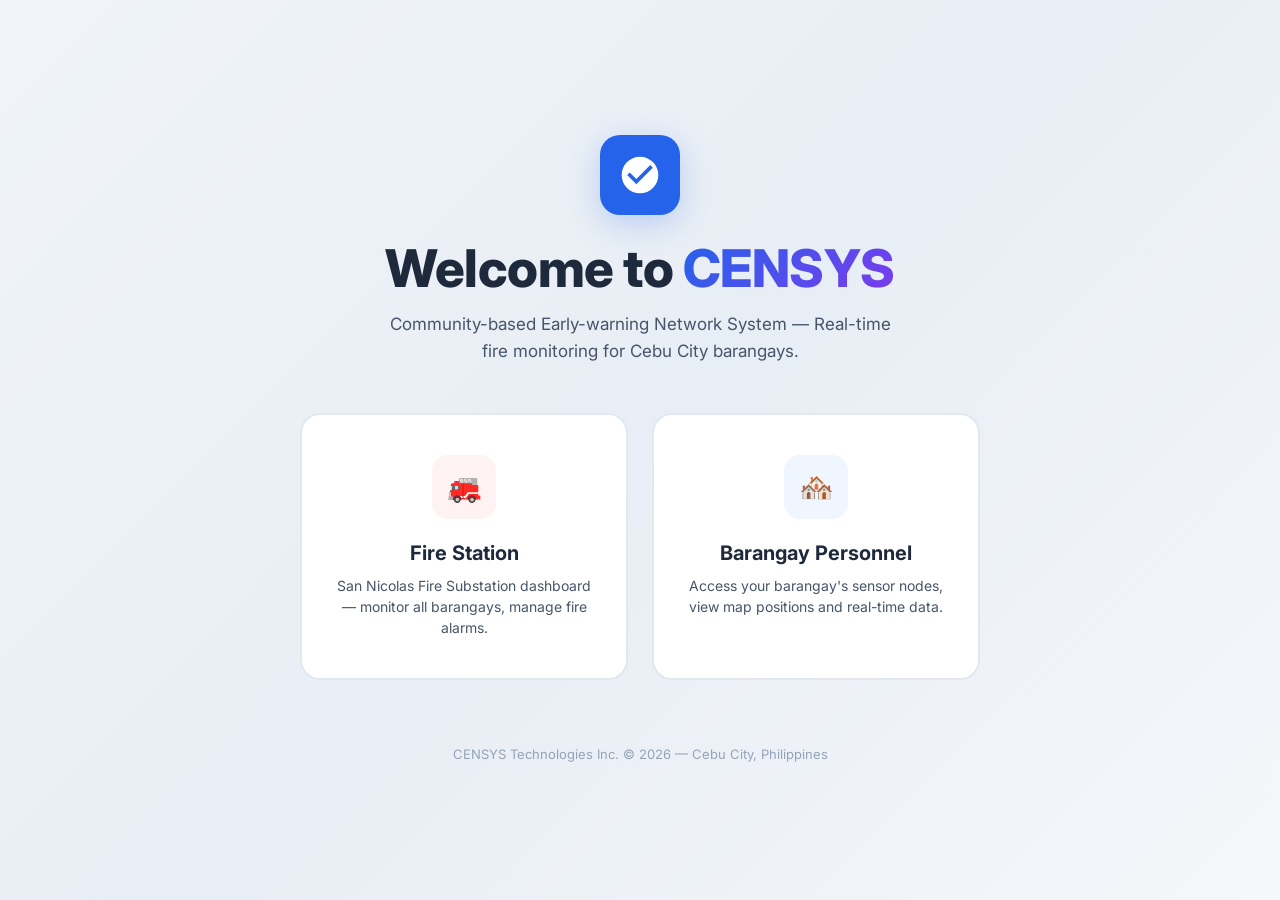
==== index.html @ ab32b9b6 "Initial commit: CENSYS fire monitoring website + ESP32 firmware" ====
<!DOCTYPE html>
<html lang="en">
<head>
  <meta charset="utf-8">
  <meta name="viewport" content="width=device-width, initial-scale=1">
  <title>CENSYS — Community Fire Early-Warning System</title>
  <meta name="description" content="CENSYS Fire Monitoring System — Real-time node-based fire detection for barangays in Cebu City.">
  <link rel="stylesheet" href="styles.css">
  <style>
    .hero {
      min-height: 100vh;
      display: flex;
      flex-direction: column;
      align-items: center;
      justify-content: center;
      text-align: center;
      padding: 40px 20px;
    }
    .hero__logo {
      width: 80px;
      height: 80px;
      background: var(--brand);
      border-radius: 20px;
      display: flex;
      align-items: center;
      justify-content: center;
      margin: 0 auto 24px;
      box-shadow: 0 8px 32px rgba(37, 99, 235, 0.25);
    }
    .hero__logo svg {
      width: 44px;
      height: 44px;
      fill: white;
    }
    .hero__title {
      font-size: clamp(32px, 5vw, 52px);
      font-weight: 800;
      letter-spacing: -0.5px;
      line-height: 1.15;
      color: var(--text-primary);
    }
    .hero__title span {
      background: linear-gradient(135deg, #2563eb, #7c3aed);
      -webkit-background-clip: text;
      -webkit-text-fill-color: transparent;
      background-clip: text;
    }
    .hero__sub {
      margin-top: 12px;
      font-size: 17px;
      color: var(--text-secondary);
      max-width: 520px;
    }
    .role-grid {
      display: grid;
      grid-template-columns: repeat(auto-fit, minmax(260px, 1fr));
      gap: 24px;
      margin-top: 48px;
      width: min(680px, 100%);
    }
    .role-card {
      background: var(--surface);
      border: 2px solid var(--border);
      border-radius: var(--radius-lg);
      padding: 40px 28px;
      cursor: pointer;
      transition: all 0.25s var(--ease);
      text-align: center;
      text-decoration: none;
      color: inherit;
    }
    .role-card:hover {
      border-color: var(--brand);
      box-shadow: var(--shadow-md);
      transform: translateY(-4px);
    }
    .role-card__icon {
      width: 64px;
      height: 64px;
      border-radius: 16px;
      display: flex;
      align-items: center;
      justify-content: center;
      margin: 0 auto 18px;
      font-size: 28px;
    }
    .role-card__icon--fire {
      background: #fef2f2;
      color: var(--fire);
    }
    .role-card__icon--brgy {
      background: #eff6ff;
      color: var(--brand);
    }
    .role-card__title {
      font-size: 20px;
      font-weight: 700;
      margin-bottom: 6px;
    }
    .role-card__desc {
      font-size: 14px;
      color: var(--text-secondary);
      line-height: 1.5;
    }
    .hero__footer {
      margin-top: 64px;
      font-size: 13px;
      color: var(--text-muted);
    }
  </style>
</head>
<body>
  <main class="hero">
    <div class="hero__logo">
      <svg viewBox="0 0 24 24" xmlns="http://www.w3.org/2000/svg">
        <path d="M12 2C6.48 2 2 6.48 2 12s4.48 10 10 10 10-4.48 10-10S17.52 2 12 2zm-2 15l-5-5 1.41-1.41L10 14.17l7.59-7.59L19 8l-9 9z"/>
      </svg>
    </div>
    <h1 class="hero__title">
      Welcome to <span>CENSYS</span>
    </h1>
    <p class="hero__sub">
      Community-based Early-warning Network System — Real-time fire monitoring for Cebu City barangays.
    </p>

    <div class="role-grid">
      <a href="login-firestation.html" class="role-card" id="role-firestation">
        <div class="role-card__icon role-card__icon--fire">🚒</div>
        <div class="role-card__title">Fire Station</div>
        <div class="role-card__desc">
          San Nicolas Fire Substation dashboard — monitor all barangays, manage fire alarms.
        </div>
      </a>

      <a href="login-barangay.html" class="role-card" id="role-barangay">
        <div class="role-card__icon role-card__icon--brgy">🏘️</div>
        <div class="role-card__title">Barangay Personnel</div>
        <div class="role-card__desc">
          Access your barangay's sensor nodes, view map positions and real-time data.
        </div>
      </a>
    </div>

    <div class="hero__footer">
      CENSYS Technologies Inc. &copy; 2026 — Cebu City, Philippines
    </div>
  </main>
</body>
</html>
---- styles.css ----
/* =====================================================
   CENSYS Fire Monitoring — Shared Design System
   Light professional theme, responsive, cross-platform
   ===================================================== */

@import url('https://fonts.googleapis.com/css2?family=Inter:wght@300;400;500;600;700;800&display=swap');

:root {
  /* Core palette — light and easy on the eyes */
  --bg: #f0f4f8;
  --bg-gradient: linear-gradient(135deg, #f0f4f8 0%, #e8eef5 50%, #f5f7fa 100%);
  --surface: #ffffff;
  --surface-hover: #f8fafc;
  --surface-active: #f1f5f9;

  /* Borders & dividers */
  --border: #e2e8f0;
  --border-light: #eef2f7;
  --divider: #f1f5f9;

  /* Text */
  --text-primary: #1e293b;
  --text-secondary: #475569;
  --text-muted: #94a3b8;
  --text-inverse: #ffffff;

  /* Brand */
  --brand: #2563eb;
  --brand-light: #dbeafe;
  --brand-dark: #1d4ed8;
  --brand-text: #1e40af;

  /* Status */
  --ok: #16a34a;
  --ok-bg: #dcfce7;
  --ok-border: #bbf7d0;
  --warn: #d97706;
  --warn-bg: #fef3c7;
  --warn-border: #fde68a;
  --fire: #dc2626;
  --fire-bg: #fee2e2;
  --fire-border: #fecaca;
  --offline: #6b7280;
  --offline-bg: #f3f4f6;

  /* Shadows */
  --shadow-sm: 0 1px 2px rgba(0,0,0,.04);
  --shadow: 0 4px 12px rgba(0,0,0,.06);
  --shadow-md: 0 8px 24px rgba(0,0,0,.08);
  --shadow-lg: 0 16px 48px rgba(0,0,0,.1);

  /* Corners */
  --radius-sm: 8px;
  --radius: 14px;
  --radius-lg: 20px;
  --radius-xl: 28px;
  --radius-full: 999px;

  /* Transitions */
  --ease: cubic-bezier(0.4, 0, 0.2, 1);
  --transition: 0.2s var(--ease);
}

/* =====================================================
   RESET & BASE
   ===================================================== */
*, *::before, *::after {
  box-sizing: border-box;
  margin: 0;
  padding: 0;
}

html {
  scroll-behavior: smooth;
  -webkit-font-smoothing: antialiased;
  -moz-osx-font-smoothing: grayscale;
}

body {
  font-family: 'Inter', -apple-system, BlinkMacSystemFont, 'Segoe UI', sans-serif;
  background: var(--bg);
  background-image: var(--bg-gradient);
  color: var(--text-primary);
  line-height: 1.6;
  min-height: 100vh;
}

a {
  color: var(--brand);
  text-decoration: none;
  transition: color var(--transition);
}
a:hover {
  color: var(--brand-dark);
}

img { max-width: 100%; display: block; }

/* =====================================================
   LAYOUT
   ===================================================== */
.page-wrapper {
  min-height: 100vh;
  display: flex;
  flex-direction: column;
}

.container {
  width: min(1400px, 94%);
  margin: 0 auto;
  padding: 0 16px;
}

.container--narrow {
  width: min(520px, 94%);
}

.container--wide {
  width: min(1600px, 96%);
}

/* =====================================================
   NAVBAR
   ===================================================== */
.navbar {
  background: var(--surface);
  border-bottom: 1px solid var(--border);
  padding: 0 24px;
  height: 64px;
  display: flex;
  align-items: center;
  justify-content: space-between;
  position: sticky;
  top: 0;
  z-index: 100;
  box-shadow: var(--shadow-sm);
}

.navbar__brand {
  display: flex;
  align-items: center;
  gap: 12px;
  font-weight: 700;
  font-size: 18px;
  color: var(--text-primary);
}

.navbar__brand-icon {
  width: 36px;
  height: 36px;
  background: var(--brand);
  border-radius: var(--radius-sm);
  display: flex;
  align-items: center;
  justify-content: center;
  color: white;
  font-weight: 800;
  font-size: 14px;
}

.navbar__actions {
  display: flex;
  align-items: center;
  gap: 12px;
}

.navbar__user {
  font-size: 14px;
  color: var(--text-secondary);
  font-weight: 500;
}

/* =====================================================
   BUTTONS
   ===================================================== */
.btn {
  display: inline-flex;
  align-items: center;
  justify-content: center;
  gap: 8px;
  padding: 10px 20px;
  border: none;
  border-radius: var(--radius-sm);
  font-family: inherit;
  font-size: 14px;
  font-weight: 600;
  cursor: pointer;
  transition: all var(--transition);
  text-decoration: none;
  line-height: 1.4;
}

.btn--primary {
  background: var(--brand);
  color: white;
  box-shadow: 0 2px 8px rgba(37, 99, 235, 0.25);
}
.btn--primary:hover {
  background: var(--brand-dark);
  box-shadow: 0 4px 12px rgba(37, 99, 235, 0.35);
  transform: translateY(-1px);
}

.btn--danger {
  background: var(--fire);
  color: white;
  box-shadow: 0 2px 8px rgba(220, 38, 38, 0.25);
}
.btn--danger:hover {
  background: #b91c1c;
  box-shadow: 0 4px 12px rgba(220, 38, 38, 0.35);
}

.btn--ghost {
  background: transparent;
  color: var(--text-secondary);
  border: 1px solid var(--border);
}
.btn--ghost:hover {
  background: var(--surface-hover);
  border-color: var(--text-muted);
}

.btn--sm {
  padding: 6px 14px;
  font-size: 13px;
}

.btn--lg {
  padding: 14px 28px;
  font-size: 16px;
  border-radius: var(--radius);
}

.btn--block {
  width: 100%;
}

/* =====================================================
   CARDS
   ===================================================== */
.card {
  background: var(--surface);
  border: 1px solid var(--border);
  border-radius: var(--radius);
  box-shadow: var(--shadow);
  padding: 24px;
  transition: all var(--transition);
}

.card--hover:hover {
  box-shadow: var(--shadow-md);
  transform: translateY(-2px);
  border-color: var(--brand);
}

.card--clickable {
  cursor: pointer;
}

.card__header {
  margin-bottom: 16px;
  padding-bottom: 16px;
  border-bottom: 1px solid var(--border-light);
}

.card__title {
  font-size: 18px;
  font-weight: 700;
  color: var(--text-primary);
}

.card__subtitle {
  font-size: 14px;
  color: var(--text-secondary);
  margin-top: 4px;
}

/* =====================================================
   BADGES
   ===================================================== */
.badge {
  display: inline-flex;
  align-items: center;
  gap: 6px;
  padding: 6px 12px;
  border-radius: var(--radius-full);
  font-size: 12px;
  font-weight: 700;
  text-transform: uppercase;
  letter-spacing: 0.5px;
}

.badge--ok {
  background: var(--ok-bg);
  color: var(--ok);
  border: 1px solid var(--ok-border);
}

.badge--warn {
  background: var(--warn-bg);
  color: var(--warn);
  border: 1px solid var(--warn-border);
}

.badge--fire {
  background: var(--fire-bg);
  color: var(--fire);
  border: 1px solid var(--fire-border);
}

.badge--offline {
  background: var(--offline-bg);
  color: var(--offline);
  border: 1px solid #e5e7eb;
}

.badge--brand {
  background: var(--brand-light);
  color: var(--brand-text);
}

.badge__dot {
  width: 8px;
  height: 8px;
  border-radius: 50%;
  background: currentColor;
}

.badge__dot--pulse {
  animation: pulse-dot 1.5s ease-in-out infinite;
}

@keyframes pulse-dot {
  0%, 100% { opacity: 1; transform: scale(1); }
  50% { opacity: 0.5; transform: scale(0.8); }
}

/* =====================================================
   FORMS
   ===================================================== */
.form-group {
  margin-bottom: 20px;
}

.form-label {
  display: block;
  font-size: 14px;
  font-weight: 600;
  color: var(--text-primary);
  margin-bottom: 6px;
}

.form-input {
  width: 100%;
  padding: 12px 16px;
  border: 1.5px solid var(--border);
  border-radius: var(--radius-sm);
  font-family: inherit;
  font-size: 15px;
  color: var(--text-primary);
  background: var(--surface);
  transition: all var(--transition);
  outline: none;
}

.form-input:focus {
  border-color: var(--brand);
  box-shadow: 0 0 0 3px rgba(37, 99, 235, 0.12);
}

.form-input::placeholder {
  color: var(--text-muted);
}

.form-error {
  color: var(--fire);
  font-size: 13px;
  margin-top: 6px;
  font-weight: 500;
  display: none;
}

.form-error.visible {
  display: block;
  animation: shake 0.4s ease;
}

@keyframes shake {
  0%, 100% { transform: translateX(0); }
  25% { transform: translateX(-6px); }
  75% { transform: translateX(6px); }
}

/* =====================================================
   GRID LAYOUTS
   ===================================================== */
.grid-2 {
  display: grid;
  grid-template-columns: repeat(auto-fit, minmax(280px, 1fr));
  gap: 20px;
}

.grid-3 {
  display: grid;
  grid-template-columns: repeat(auto-fit, minmax(300px, 1fr));
  gap: 20px;
}

.grid-4 {
  display: grid;
  grid-template-columns: repeat(auto-fit, minmax(260px, 1fr));
  gap: 20px;
}

/* =====================================================
   STAT CARDS
   ===================================================== */
.stat {
  background: var(--surface);
  border: 1px solid var(--border);
  border-radius: var(--radius);
  padding: 20px;
  text-align: center;
}

.stat__value {
  font-size: 32px;
  font-weight: 800;
  letter-spacing: -0.5px;
}

.stat__label {
  font-size: 12px;
  font-weight: 600;
  text-transform: uppercase;
  letter-spacing: 0.8px;
  color: var(--text-muted);
  margin-top: 4px;
}

/* =====================================================
   ALARM BANNER
   ===================================================== */
.alarm-banner {
  background: linear-gradient(135deg, #fef2f2, #fee2e2);
  border: 2px solid var(--fire-border);
  border-radius: var(--radius);
  padding: 20px 24px;
  display: flex;
  align-items: center;
  justify-content: space-between;
  gap: 16px;
  flex-wrap: wrap;
  animation: alarm-pulse 1s ease-in-out infinite;
}

.alarm-banner.alarm-hidden {
  display: none;
}

.alarm-banner__text {
  font-size: 16px;
  font-weight: 700;
  color: var(--fire);
}

.alarm-banner__sub {
  font-size: 13px;
  color: #b91c1c;
  margin-top: 2px;
}

@keyframes alarm-pulse {
  0%, 100% { border-color: var(--fire-border); box-shadow: 0 0 0 0 rgba(220, 38, 38, 0); }
  50% { border-color: var(--fire); box-shadow: 0 0 20px rgba(220, 38, 38, 0.15); }
}

/* =====================================================
   BFP ALARM LEVEL
   ===================================================== */
.alarm-level {
  padding: 16px 24px;
  border-radius: var(--radius);
  font-weight: 700;
  display: flex;
  align-items: center;
  gap: 12px;
}

.alarm-level--none {
  background: var(--ok-bg);
  color: var(--ok);
  border: 1px solid var(--ok-border);
}

.alarm-level--1 {
  background: var(--warn-bg);
  color: var(--warn);
  border: 1px solid var(--warn-border);
}

.alarm-level--2 {
  background: #fff7ed;
  color: #c2410c;
  border: 1px solid #fed7aa;
}

.alarm-level--3 {
  background: var(--fire-bg);
  color: var(--fire);
  border: 1px solid var(--fire-border);
}

.alarm-level--general {
  background: #450a0a;
  color: #fecaca;
  border: 1px solid #991b1b;
}

/* =====================================================
   MAP CONTAINER
   ===================================================== */
.map-container {
  width: 100%;
  height: 500px;
  border-radius: var(--radius);
  overflow: hidden;
  border: 1px solid var(--border);
  box-shadow: var(--shadow);
}

@media (min-height: 800px) {
  .map-container { height: 60vh; }
}

/* =====================================================
   DATA TABLE
   ===================================================== */
.data-table {
  width: 100%;
  border-collapse: collapse;
}

.data-table th,
.data-table td {
  padding: 12px 16px;
  text-align: left;
  border-bottom: 1px solid var(--border-light);
  font-size: 14px;
}

.data-table th {
  font-weight: 600;
  color: var(--text-muted);
  text-transform: uppercase;
  letter-spacing: 0.5px;
  font-size: 12px;
}

.data-table tr:hover {
  background: var(--surface-hover);
}

/* =====================================================
   FOOTER
   ===================================================== */
.footer {
  margin-top: auto;
  padding: 20px;
  text-align: center;
  color: var(--text-muted);
  font-size: 13px;
  border-top: 1px solid var(--border-light);
}

/* =====================================================
   UTILITIES
   ===================================================== */
.text-center { text-align: center; }
.text-muted { color: var(--text-muted); }
.mt-8 { margin-top: 8px; }
.mt-16 { margin-top: 16px; }
.mt-24 { margin-top: 24px; }
.mt-32 { margin-top: 32px; }
.mb-8 { margin-bottom: 8px; }
.mb-16 { margin-bottom: 16px; }
.mb-24 { margin-bottom: 24px; }
.gap-16 { gap: 16px; }
.flex { display: flex; }
.flex-col { flex-direction: column; }
.items-center { align-items: center; }
.justify-center { justify-content: center; }
.justify-between { justify-content: space-between; }
.flex-wrap { flex-wrap: wrap; }
.hidden { display: none !important; }

/* =====================================================
   RESPONSIVE
   ===================================================== */
@media (max-width: 768px) {
  .navbar { padding: 0 16px; height: 56px; }
  .navbar__brand { font-size: 16px; }
  .container { width: min(100%, 96%); padding: 0 12px; }
  .card { padding: 16px; }
  .grid-3 { grid-template-columns: 1fr; }
  .alarm-banner { flex-direction: column; text-align: center; }
}

@media (max-width: 480px) {
  .btn--lg { padding: 12px 20px; font-size: 15px; }
  .stat__value { font-size: 26px; }
}
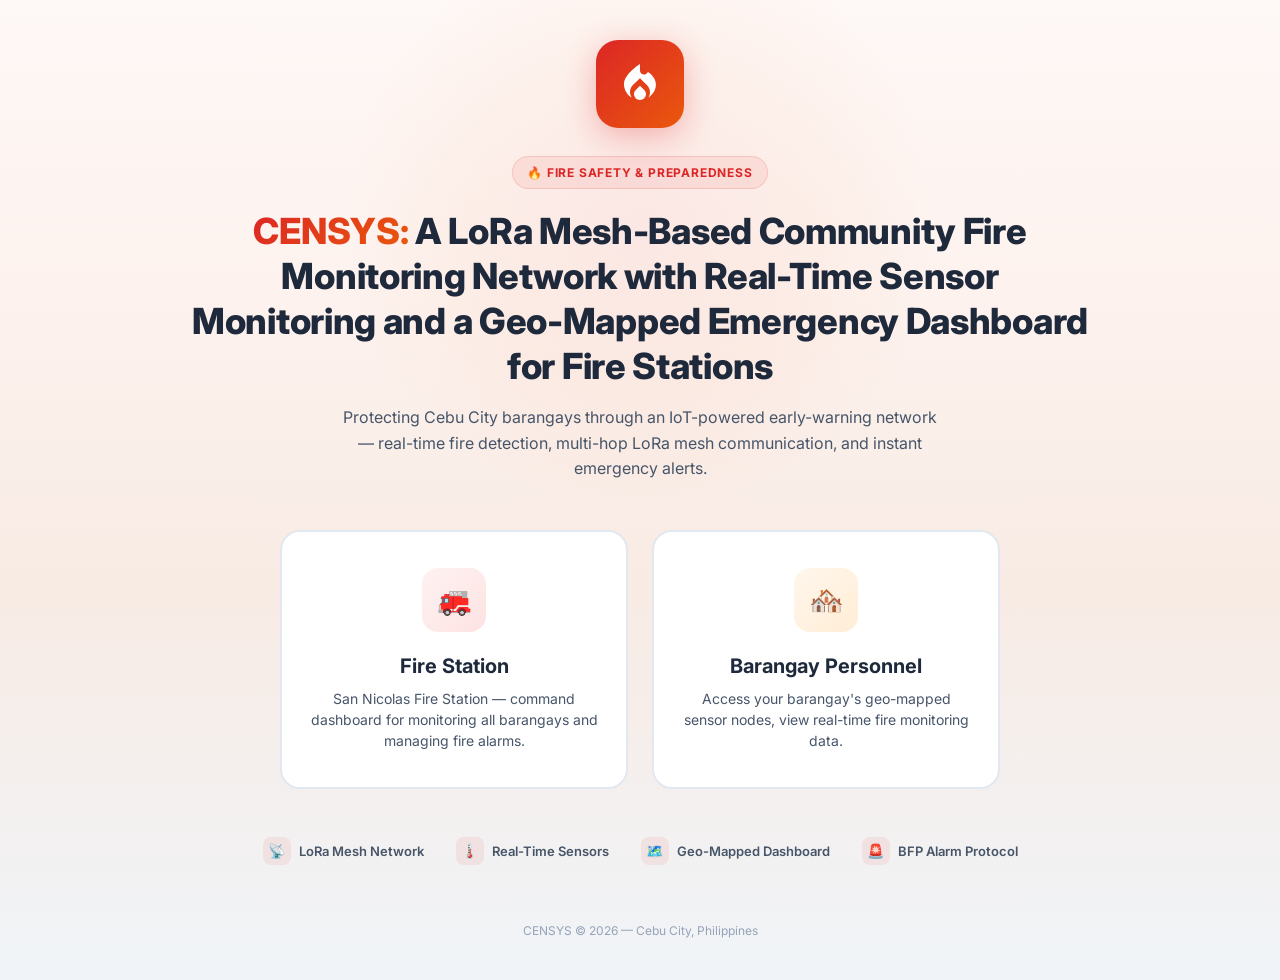
==== commit a3d85d87: "Fire safety theme, fixed map centers on barangay halls, locked maps, full thesis title" ====
--- a/index.html
+++ b/index.html
@@ -3,8 +3,8 @@
 <head>
   <meta charset="utf-8">
   <meta name="viewport" content="width=device-width, initial-scale=1">
-  <title>CENSYS — Community Fire Early-Warning System</title>
-  <meta name="description" content="CENSYS Fire Monitoring System — Real-time node-based fire detection for barangays in Cebu City.">
+  <title>CENSYS — LoRa Mesh-Based Community Fire Monitoring Network</title>
+  <meta name="description" content="CENSYS: A LoRa Mesh-Based Community Fire Monitoring Network with Real-Time Sensor Monitoring and a Geo-Mapped Emergency Dashboard for Fire Stations.">
   <link rel="stylesheet" href="styles.css">
   <style>
     .hero {
@@ -15,54 +15,96 @@
       justify-content: center;
       text-align: center;
       padding: 40px 20px;
+      background: linear-gradient(180deg, #fef8f6 0%, #fdf2ee 30%, #f8ebe4 60%, #f0f4f8 100%);
+      position: relative;
+      overflow: hidden;
+    }
+    .hero::before {
+      content: '';
+      position: absolute;
+      top: -80px;
+      left: 50%;
+      transform: translateX(-50%);
+      width: 600px;
+      height: 600px;
+      background: radial-gradient(circle, rgba(220,38,38,0.06) 0%, rgba(234,88,12,0.04) 40%, transparent 70%);
+      border-radius: 50%;
+      pointer-events: none;
     }
     .hero__logo {
-      width: 80px;
-      height: 80px;
-      background: var(--brand);
-      border-radius: 20px;
-      display: flex;
-      align-items: center;
-      justify-content: center;
-      margin: 0 auto 24px;
-      box-shadow: 0 8px 32px rgba(37, 99, 235, 0.25);
+      width: 88px;
+      height: 88px;
+      background: linear-gradient(135deg, #dc2626, #ea580c);
+      border-radius: 22px;
+      display: flex;
+      align-items: center;
+      justify-content: center;
+      margin: 0 auto 28px;
+      box-shadow: 0 8px 32px rgba(220, 38, 38, 0.3);
+      position: relative;
+      z-index: 1;
     }
     .hero__logo svg {
-      width: 44px;
-      height: 44px;
+      width: 48px;
+      height: 48px;
       fill: white;
     }
+    .hero__badge {
+      display: inline-flex;
+      align-items: center;
+      gap: 6px;
+      padding: 6px 14px;
+      border-radius: 999px;
+      font-size: 12px;
+      font-weight: 700;
+      text-transform: uppercase;
+      letter-spacing: 0.8px;
+      background: rgba(220, 38, 38, 0.08);
+      color: #dc2626;
+      border: 1px solid rgba(220, 38, 38, 0.15);
+      margin-bottom: 20px;
+      position: relative;
+      z-index: 1;
+    }
     .hero__title {
-      font-size: clamp(32px, 5vw, 52px);
+      font-size: clamp(22px, 3.5vw, 36px);
       font-weight: 800;
-      letter-spacing: -0.5px;
-      line-height: 1.15;
+      letter-spacing: -0.3px;
+      line-height: 1.25;
       color: var(--text-primary);
+      max-width: 900px;
+      position: relative;
+      z-index: 1;
     }
     .hero__title span {
-      background: linear-gradient(135deg, #2563eb, #7c3aed);
+      background: linear-gradient(135deg, #dc2626, #ea580c);
       -webkit-background-clip: text;
       -webkit-text-fill-color: transparent;
       background-clip: text;
     }
     .hero__sub {
-      margin-top: 12px;
-      font-size: 17px;
+      margin-top: 16px;
+      font-size: 16px;
       color: var(--text-secondary);
-      max-width: 520px;
+      max-width: 600px;
+      line-height: 1.6;
+      position: relative;
+      z-index: 1;
     }
     .role-grid {
       display: grid;
-      grid-template-columns: repeat(auto-fit, minmax(260px, 1fr));
+      grid-template-columns: repeat(auto-fit, minmax(280px, 1fr));
       gap: 24px;
       margin-top: 48px;
-      width: min(680px, 100%);
+      width: min(720px, 100%);
+      position: relative;
+      z-index: 1;
     }
     .role-card {
       background: var(--surface);
       border: 2px solid var(--border);
       border-radius: var(--radius-lg);
-      padding: 40px 28px;
+      padding: 36px 28px;
       cursor: pointer;
       transition: all 0.25s var(--ease);
       text-align: center;
@@ -70,9 +112,16 @@
       color: inherit;
     }
     .role-card:hover {
-      border-color: var(--brand);
+      transform: translateY(-4px);
       box-shadow: var(--shadow-md);
-      transform: translateY(-4px);
+    }
+    .role-card--fire:hover {
+      border-color: #dc2626;
+      box-shadow: 0 8px 32px rgba(220, 38, 38, 0.15);
+    }
+    .role-card--brgy:hover {
+      border-color: #ea580c;
+      box-shadow: 0 8px 32px rgba(234, 88, 12, 0.15);
     }
     .role-card__icon {
       width: 64px;
@@ -85,12 +134,12 @@
       font-size: 28px;
     }
     .role-card__icon--fire {
-      background: #fef2f2;
-      color: var(--fire);
+      background: linear-gradient(135deg, #fef2f2, #fee2e2);
+      color: #dc2626;
     }
     .role-card__icon--brgy {
-      background: #eff6ff;
-      color: var(--brand);
+      background: linear-gradient(135deg, #fff7ed, #ffedd5);
+      color: #ea580c;
     }
     .role-card__title {
       font-size: 20px;
@@ -102,47 +151,102 @@
       color: var(--text-secondary);
       line-height: 1.5;
     }
+    .hero__features {
+      display: flex;
+      gap: 32px;
+      flex-wrap: wrap;
+      justify-content: center;
+      margin-top: 48px;
+      position: relative;
+      z-index: 1;
+    }
+    .hero__feature {
+      display: flex;
+      align-items: center;
+      gap: 8px;
+      font-size: 13px;
+      font-weight: 600;
+      color: var(--text-secondary);
+    }
+    .hero__feature-icon {
+      width: 28px;
+      height: 28px;
+      border-radius: 8px;
+      background: rgba(220, 38, 38, 0.08);
+      display: flex;
+      align-items: center;
+      justify-content: center;
+      font-size: 14px;
+    }
     .hero__footer {
-      margin-top: 64px;
-      font-size: 13px;
+      margin-top: 56px;
+      font-size: 12px;
       color: var(--text-muted);
+      position: relative;
+      z-index: 1;
     }
   </style>
 </head>
 <body>
   <main class="hero">
     <div class="hero__logo">
+      <!-- Fire / shield icon -->
       <svg viewBox="0 0 24 24" xmlns="http://www.w3.org/2000/svg">
-        <path d="M12 2C6.48 2 2 6.48 2 12s4.48 10 10 10 10-4.48 10-10S17.52 2 12 2zm-2 15l-5-5 1.41-1.41L10 14.17l7.59-7.59L19 8l-9 9z"/>
+        <path d="M12 12.9l-2.13 2.09C9.31 15.55 9 16.28 9 17.06 9 18.68 10.35 20 12 20s3-1.32 3-2.94c0-.78-.31-1.51-.87-2.07L12 12.9zM16 6l-.44.55C14.38 8.02 12 7.19 12 5.3V2S4 7 4 12c0 2.92 1.56 5.47 3.89 6.86-.56-.79-.89-1.76-.89-2.8 0-1.32.52-2.56 1.47-3.5L12 9.1l3.53 3.47c.95.93 1.47 2.17 1.47 3.5 0 1.02-.31 1.96-.85 2.75 1.89-1.15 3.29-3.06 3.71-5.3.66-3.55-1.94-6.36-3.86-7.52z"/>
       </svg>
     </div>
+
+    <div class="hero__badge">
+      🔥 Fire Safety & Preparedness
+    </div>
+
     <h1 class="hero__title">
-      Welcome to <span>CENSYS</span>
+      <span>CENSYS:</span> A LoRa Mesh-Based Community Fire Monitoring Network with Real-Time Sensor Monitoring and a Geo-Mapped Emergency Dashboard for Fire Stations
     </h1>
+
     <p class="hero__sub">
-      Community-based Early-warning Network System — Real-time fire monitoring for Cebu City barangays.
+      Protecting Cebu City barangays through an IoT-powered early-warning network — real-time fire detection, multi-hop LoRa mesh communication, and instant emergency alerts.
     </p>
 
     <div class="role-grid">
-      <a href="login-firestation.html" class="role-card" id="role-firestation">
+      <a href="login-firestation.html" class="role-card role-card--fire" id="role-firestation">
         <div class="role-card__icon role-card__icon--fire">🚒</div>
         <div class="role-card__title">Fire Station</div>
         <div class="role-card__desc">
-          San Nicolas Fire Substation dashboard — monitor all barangays, manage fire alarms.
+          San Nicolas Fire Station — command dashboard for monitoring all barangays and managing fire alarms.
         </div>
       </a>
 
-      <a href="login-barangay.html" class="role-card" id="role-barangay">
+      <a href="login-barangay.html" class="role-card role-card--brgy" id="role-barangay">
         <div class="role-card__icon role-card__icon--brgy">🏘️</div>
         <div class="role-card__title">Barangay Personnel</div>
         <div class="role-card__desc">
-          Access your barangay's sensor nodes, view map positions and real-time data.
+          Access your barangay's geo-mapped sensor nodes, view real-time fire monitoring data.
         </div>
       </a>
     </div>
 
+    <div class="hero__features">
+      <div class="hero__feature">
+        <div class="hero__feature-icon">📡</div>
+        LoRa Mesh Network
+      </div>
+      <div class="hero__feature">
+        <div class="hero__feature-icon">🌡️</div>
+        Real-Time Sensors
+      </div>
+      <div class="hero__feature">
+        <div class="hero__feature-icon">🗺️</div>
+        Geo-Mapped Dashboard
+      </div>
+      <div class="hero__feature">
+        <div class="hero__feature-icon">🚨</div>
+        BFP Alarm Protocol
+      </div>
+    </div>
+
     <div class="hero__footer">
-      CENSYS Technologies Inc. &copy; 2026 — Cebu City, Philippines
+      CENSYS &copy; 2026 — Cebu City, Philippines
     </div>
   </main>
 </body>
--- a/styles.css
+++ b/styles.css
@@ -24,11 +24,11 @@
   --text-muted: #94a3b8;
   --text-inverse: #ffffff;
 
-  /* Brand */
-  --brand: #2563eb;
-  --brand-light: #dbeafe;
-  --brand-dark: #1d4ed8;
-  --brand-text: #1e40af;
+  /* Brand — Fire safety themed */
+  --brand: #dc2626;
+  --brand-light: #fef2f2;
+  --brand-dark: #b91c1c;
+  --brand-text: #991b1b;
 
   /* Status */
   --ok: #16a34a;
@@ -148,7 +148,7 @@
 .navbar__brand-icon {
   width: 36px;
   height: 36px;
-  background: var(--brand);
+  background: linear-gradient(135deg, #dc2626, #ea580c);
   border-radius: var(--radius-sm);
   display: flex;
   align-items: center;
@@ -191,13 +191,13 @@
 }
 
 .btn--primary {
-  background: var(--brand);
+  background: linear-gradient(135deg, #dc2626, #ea580c);
   color: white;
-  box-shadow: 0 2px 8px rgba(37, 99, 235, 0.25);
+  box-shadow: 0 2px 8px rgba(220, 38, 38, 0.25);
 }
 .btn--primary:hover {
-  background: var(--brand-dark);
-  box-shadow: 0 4px 12px rgba(37, 99, 235, 0.35);
+  background: linear-gradient(135deg, #b91c1c, #c2410c);
+  box-shadow: 0 4px 12px rgba(220, 38, 38, 0.35);
   transform: translateY(-1px);
 }
 
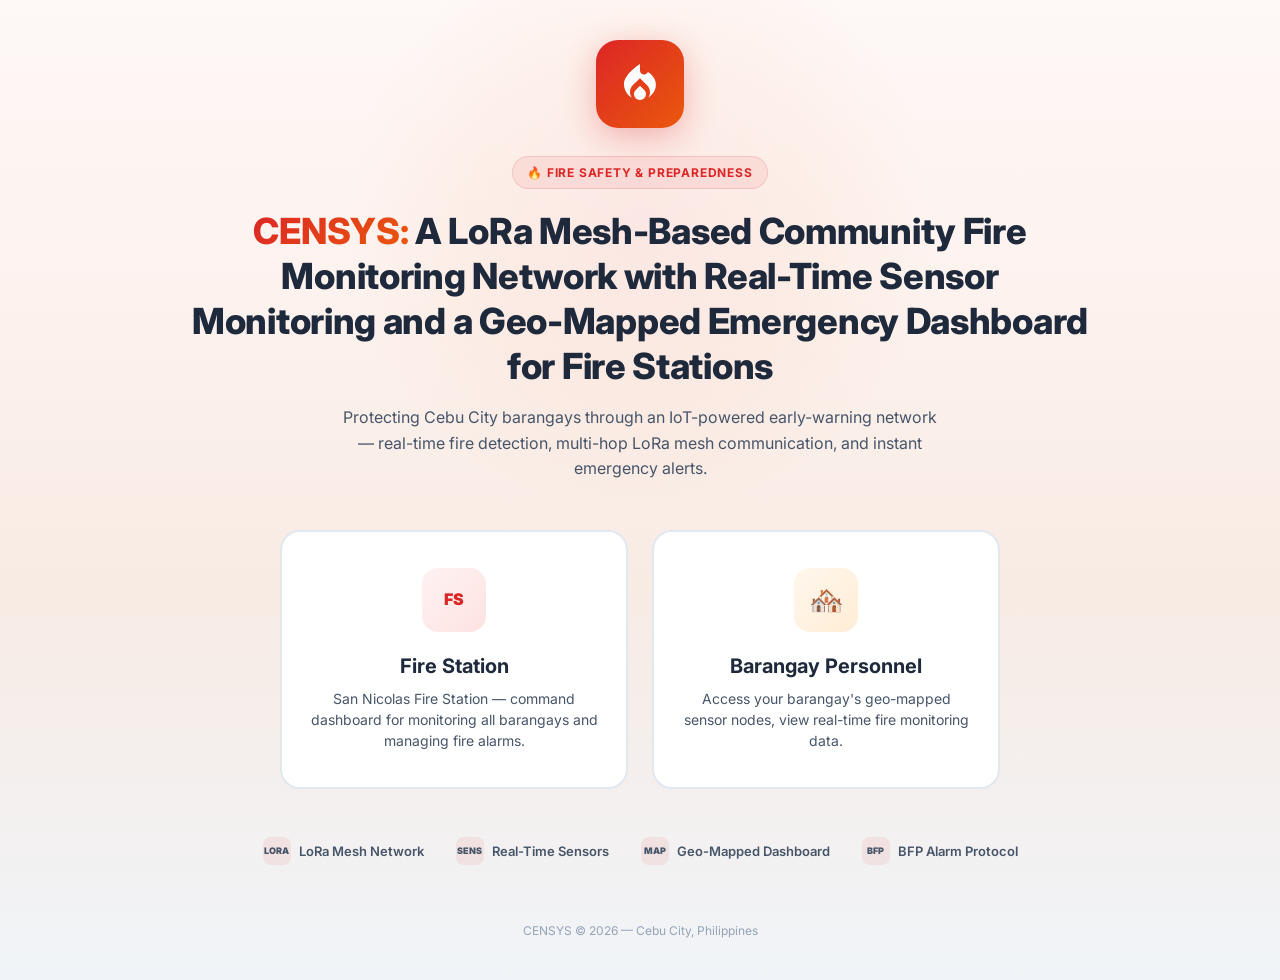
==== commit 8d3c2412: "feat: BFP 7-level alarms, GPS auto-barangay polygons, professional redesign (no emojis), unregistere" ====
--- a/index.html
+++ b/index.html
@@ -188,6 +188,18 @@
   </style>
 </head>
 <body>
+  <!-- MOBILE INCOMPATIBILITY NOTICE -->
+  <div class="mobile-block" id="mobileBlock">
+    <div class="mobile-block__icon" style="font-size:56px;font-weight:900;color:#94a3b8">CENSYS</div>
+    <div class="mobile-block__title">Desktop View Required</div>
+    <div class="mobile-block__text">
+      The CENSYS Fire Monitoring System is currently not compatible for mobile use. You can access it through a desktop browser or by rotating your phone to landscape mode.
+    </div>
+    <div class="mobile-block__hint">
+      Rotate to landscape or use a desktop browser
+    </div>
+  </div>
+
   <main class="hero">
     <div class="hero__logo">
       <!-- Fire / shield icon -->
@@ -210,7 +222,7 @@
 
     <div class="role-grid">
       <a href="login-firestation.html" class="role-card role-card--fire" id="role-firestation">
-        <div class="role-card__icon role-card__icon--fire">🚒</div>
+        <div class="role-card__icon role-card__icon--fire" style="font-size:16px;font-weight:900;color:#dc2626">FS</div>
         <div class="role-card__title">Fire Station</div>
         <div class="role-card__desc">
           San Nicolas Fire Station — command dashboard for monitoring all barangays and managing fire alarms.
@@ -228,19 +240,19 @@
 
     <div class="hero__features">
       <div class="hero__feature">
-        <div class="hero__feature-icon">📡</div>
+        <div class="hero__feature-icon" style="font-size:9px;font-weight:900">LORA</div>
         LoRa Mesh Network
       </div>
       <div class="hero__feature">
-        <div class="hero__feature-icon">🌡️</div>
+        <div class="hero__feature-icon" style="font-size:9px;font-weight:900">SENS</div>
         Real-Time Sensors
       </div>
       <div class="hero__feature">
-        <div class="hero__feature-icon">🗺️</div>
+        <div class="hero__feature-icon" style="font-size:9px;font-weight:900">MAP</div>
         Geo-Mapped Dashboard
       </div>
       <div class="hero__feature">
-        <div class="hero__feature-icon">🚨</div>
+        <div class="hero__feature-icon" style="font-size:9px;font-weight:900">BFP</div>
         BFP Alarm Protocol
       </div>
     </div>
--- a/styles.css
+++ b/styles.css
@@ -120,13 +120,55 @@
 }
 
 /* =====================================================
+   SIDE-BY-SIDE SPLIT LAYOUT
+   ===================================================== */
+.layout-split {
+  display: flex;
+  gap: 20px;
+  align-items: flex-start;
+}
+
+.layout-split__main {
+  flex: 1.3;
+  min-width: 0;
+}
+
+.layout-split__side {
+  flex: 1;
+  min-width: 0;
+}
+
+.scroll-panel {
+  max-height: calc(100vh - 200px);
+  overflow-y: auto;
+  padding-right: 4px;
+}
+
+.scroll-panel::-webkit-scrollbar {
+  width: 5px;
+}
+
+.scroll-panel::-webkit-scrollbar-track {
+  background: transparent;
+}
+
+.scroll-panel::-webkit-scrollbar-thumb {
+  background: var(--border);
+  border-radius: 10px;
+}
+
+.scroll-panel::-webkit-scrollbar-thumb:hover {
+  background: var(--text-muted);
+}
+
+/* =====================================================
    NAVBAR
    ===================================================== */
 .navbar {
   background: var(--surface);
   border-bottom: 1px solid var(--border);
   padding: 0 24px;
-  height: 64px;
+  height: 56px;
   display: flex;
   align-items: center;
   justify-content: space-between;
@@ -141,13 +183,13 @@
   align-items: center;
   gap: 12px;
   font-weight: 700;
-  font-size: 18px;
+  font-size: 16px;
   color: var(--text-primary);
 }
 
 .navbar__brand-icon {
-  width: 36px;
-  height: 36px;
+  width: 32px;
+  height: 32px;
   background: linear-gradient(135deg, #dc2626, #ea580c);
   border-radius: var(--radius-sm);
   display: flex;
@@ -155,7 +197,7 @@
   justify-content: center;
   color: white;
   font-weight: 800;
-  font-size: 14px;
+  font-size: 13px;
 }
 
 .navbar__actions {
@@ -165,9 +207,16 @@
 }
 
 .navbar__user {
-  font-size: 14px;
+  font-size: 13px;
   color: var(--text-secondary);
   font-weight: 500;
+}
+
+.navbar__clock {
+  font-size: 13px;
+  color: var(--text-muted);
+  font-weight: 600;
+  font-variant-numeric: tabular-nums;
 }
 
 /* =====================================================
@@ -283,9 +332,9 @@
   display: inline-flex;
   align-items: center;
   gap: 6px;
-  padding: 6px 12px;
+  padding: 5px 10px;
   border-radius: var(--radius-full);
-  font-size: 12px;
+  font-size: 11px;
   font-weight: 700;
   text-transform: uppercase;
   letter-spacing: 0.5px;
@@ -398,45 +447,45 @@
 .grid-2 {
   display: grid;
   grid-template-columns: repeat(auto-fit, minmax(280px, 1fr));
-  gap: 20px;
+  gap: 16px;
 }
 
 .grid-3 {
   display: grid;
-  grid-template-columns: repeat(auto-fit, minmax(300px, 1fr));
-  gap: 20px;
+  grid-template-columns: repeat(auto-fit, minmax(280px, 1fr));
+  gap: 16px;
 }
 
 .grid-4 {
   display: grid;
   grid-template-columns: repeat(auto-fit, minmax(260px, 1fr));
-  gap: 20px;
-}
-
-/* =====================================================
-   STAT CARDS
+  gap: 16px;
+}
+
+/* =====================================================
+   STAT CARDS (compact)
    ===================================================== */
 .stat {
   background: var(--surface);
   border: 1px solid var(--border);
   border-radius: var(--radius);
-  padding: 20px;
+  padding: 14px 16px;
   text-align: center;
 }
 
 .stat__value {
-  font-size: 32px;
+  font-size: 28px;
   font-weight: 800;
   letter-spacing: -0.5px;
 }
 
 .stat__label {
-  font-size: 12px;
+  font-size: 11px;
   font-weight: 600;
   text-transform: uppercase;
   letter-spacing: 0.8px;
   color: var(--text-muted);
-  margin-top: 4px;
+  margin-top: 2px;
 }
 
 /* =====================================================
@@ -446,7 +495,7 @@
   background: linear-gradient(135deg, #fef2f2, #fee2e2);
   border: 2px solid var(--fire-border);
   border-radius: var(--radius);
-  padding: 20px 24px;
+  padding: 16px 20px;
   display: flex;
   align-items: center;
   justify-content: space-between;
@@ -460,13 +509,13 @@
 }
 
 .alarm-banner__text {
-  font-size: 16px;
+  font-size: 15px;
   font-weight: 700;
   color: var(--fire);
 }
 
 .alarm-banner__sub {
-  font-size: 13px;
+  font-size: 12px;
   color: #b91c1c;
   margin-top: 2px;
 }
@@ -480,12 +529,13 @@
    BFP ALARM LEVEL
    ===================================================== */
 .alarm-level {
-  padding: 16px 24px;
+  padding: 14px 20px;
   border-radius: var(--radius);
   font-weight: 700;
   display: flex;
   align-items: center;
   gap: 12px;
+  font-size: 15px;
 }
 
 .alarm-level--none {
@@ -516,6 +566,33 @@
   background: #450a0a;
   color: #fecaca;
   border: 1px solid #991b1b;
+}
+
+.alarm-level--4 {
+  background: #450a0a;
+  color: #fecaca;
+  border: 1px solid #991b1b;
+}
+
+.alarm-level--5 {
+  background: #1c1917;
+  color: #fecaca;
+  border: 1px solid #7f1d1d;
+}
+
+.alarm-level--tfa {
+  background: linear-gradient(135deg, #1c1917, #450a0a);
+  color: #fecaca;
+  border: 1px solid #991b1b;
+  font-weight: 800;
+}
+
+.alarm-level--tfb {
+  background: linear-gradient(135deg, #0c0a09, #1c1917);
+  color: #fca5a5;
+  border: 2px solid #dc2626;
+  font-weight: 800;
+  animation: alarm-pulse 1s ease-in-out infinite;
 }
 
 /* =====================================================
@@ -567,11 +644,78 @@
    ===================================================== */
 .footer {
   margin-top: auto;
-  padding: 20px;
+  padding: 14px;
   text-align: center;
   color: var(--text-muted);
+  font-size: 12px;
+  border-top: 1px solid var(--border-light);
+}
+
+/* =====================================================
+   MOBILE INCOMPATIBILITY OVERLAY
+   ===================================================== */
+.mobile-block {
+  display: none;
+  position: fixed;
+  top: 0;
+  left: 0;
+  width: 100%;
+  height: 100%;
+  background: linear-gradient(135deg, #1e293b 0%, #0f172a 100%);
+  z-index: 10000;
+  align-items: center;
+  justify-content: center;
+  text-align: center;
+  padding: 40px 24px;
+  flex-direction: column;
+  gap: 20px;
+}
+
+.mobile-block__icon {
+  font-size: 56px;
+  opacity: 0.9;
+}
+
+.mobile-block__title {
+  font-size: 22px;
+  font-weight: 800;
+  color: #f8fafc;
+  line-height: 1.3;
+}
+
+.mobile-block__text {
+  font-size: 15px;
+  color: #94a3b8;
+  max-width: 380px;
+  line-height: 1.6;
+}
+
+.mobile-block__hint {
+  display: inline-flex;
+  align-items: center;
+  gap: 8px;
+  padding: 10px 18px;
+  background: rgba(255,255,255,0.08);
+  border: 1px solid rgba(255,255,255,0.12);
+  border-radius: var(--radius-full);
+  color: #cbd5e1;
   font-size: 13px;
-  border-top: 1px solid var(--border-light);
+  font-weight: 600;
+  margin-top: 8px;
+}
+
+/* Show on portrait mobile / small screens */
+@media (max-width: 768px) and (orientation: portrait) {
+  .mobile-block {
+    display: flex !important;
+  }
+}
+
+/* Also show on very small landscape */
+@media (max-height: 500px) and (max-width: 768px) {
+  .mobile-block {
+    display: flex !important;
+  }
 }
 
 /* =====================================================
@@ -579,11 +723,15 @@
    ===================================================== */
 .text-center { text-align: center; }
 .text-muted { color: var(--text-muted); }
+.mt-4 { margin-top: 4px; }
 .mt-8 { margin-top: 8px; }
+.mt-12 { margin-top: 12px; }
 .mt-16 { margin-top: 16px; }
 .mt-24 { margin-top: 24px; }
 .mt-32 { margin-top: 32px; }
+.mb-4 { margin-bottom: 4px; }
 .mb-8 { margin-bottom: 8px; }
+.mb-12 { margin-bottom: 12px; }
 .mb-16 { margin-bottom: 16px; }
 .mb-24 { margin-bottom: 24px; }
 .gap-16 { gap: 16px; }
@@ -596,11 +744,26 @@
 .hidden { display: none !important; }
 
 /* =====================================================
-   RESPONSIVE
-   ===================================================== */
+   RESPONSIVE — side-by-side layout collapses below 1024px
+   ===================================================== */
+@media (max-width: 1024px) {
+  .layout-split {
+    flex-direction: column;
+  }
+  .layout-split__main,
+  .layout-split__side {
+    flex: 1;
+    width: 100%;
+  }
+  .scroll-panel {
+    max-height: none;
+    overflow-y: visible;
+  }
+}
+
 @media (max-width: 768px) {
-  .navbar { padding: 0 16px; height: 56px; }
-  .navbar__brand { font-size: 16px; }
+  .navbar { padding: 0 16px; height: 52px; }
+  .navbar__brand { font-size: 14px; }
   .container { width: min(100%, 96%); padding: 0 12px; }
   .card { padding: 16px; }
   .grid-3 { grid-template-columns: 1fr; }
@@ -609,5 +772,5 @@
 
 @media (max-width: 480px) {
   .btn--lg { padding: 12px 20px; font-size: 15px; }
-  .stat__value { font-size: 26px; }
-}
+  .stat__value { font-size: 22px; }
+}
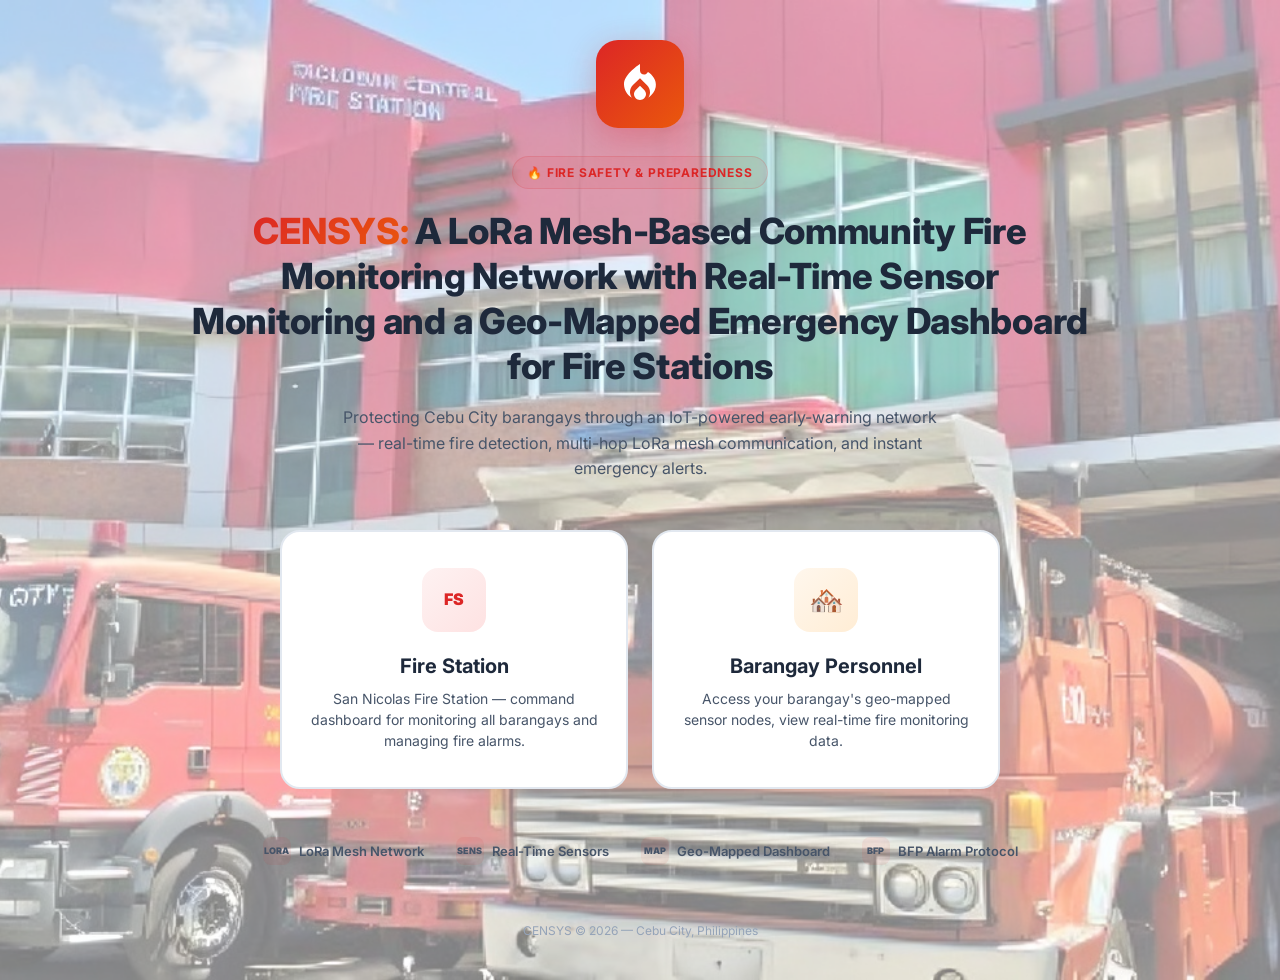
==== commit 45a265e9: "feat: improved geo-fencing, boosted dBm, gateway status indicator, unregistered nodes refinement, ho" ====
--- a/index.html
+++ b/index.html
@@ -15,21 +15,20 @@
       justify-content: center;
       text-align: center;
       padding: 40px 20px;
-      background: linear-gradient(180deg, #fef8f6 0%, #fdf2ee 30%, #f8ebe4 60%, #f0f4f8 100%);
+      background: url('photos/firestation-bg-homepage.png') center center / cover no-repeat;
       position: relative;
       overflow: hidden;
     }
     .hero::before {
       content: '';
       position: absolute;
-      top: -80px;
-      left: 50%;
-      transform: translateX(-50%);
-      width: 600px;
-      height: 600px;
-      background: radial-gradient(circle, rgba(220,38,38,0.06) 0%, rgba(234,88,12,0.04) 40%, transparent 70%);
-      border-radius: 50%;
+      top: 0;
+      left: 0;
+      right: 0;
+      bottom: 0;
+      background: rgba(255, 255, 255, 0.50);
       pointer-events: none;
+      z-index: 0;
     }
     .hero__logo {
       width: 88px;
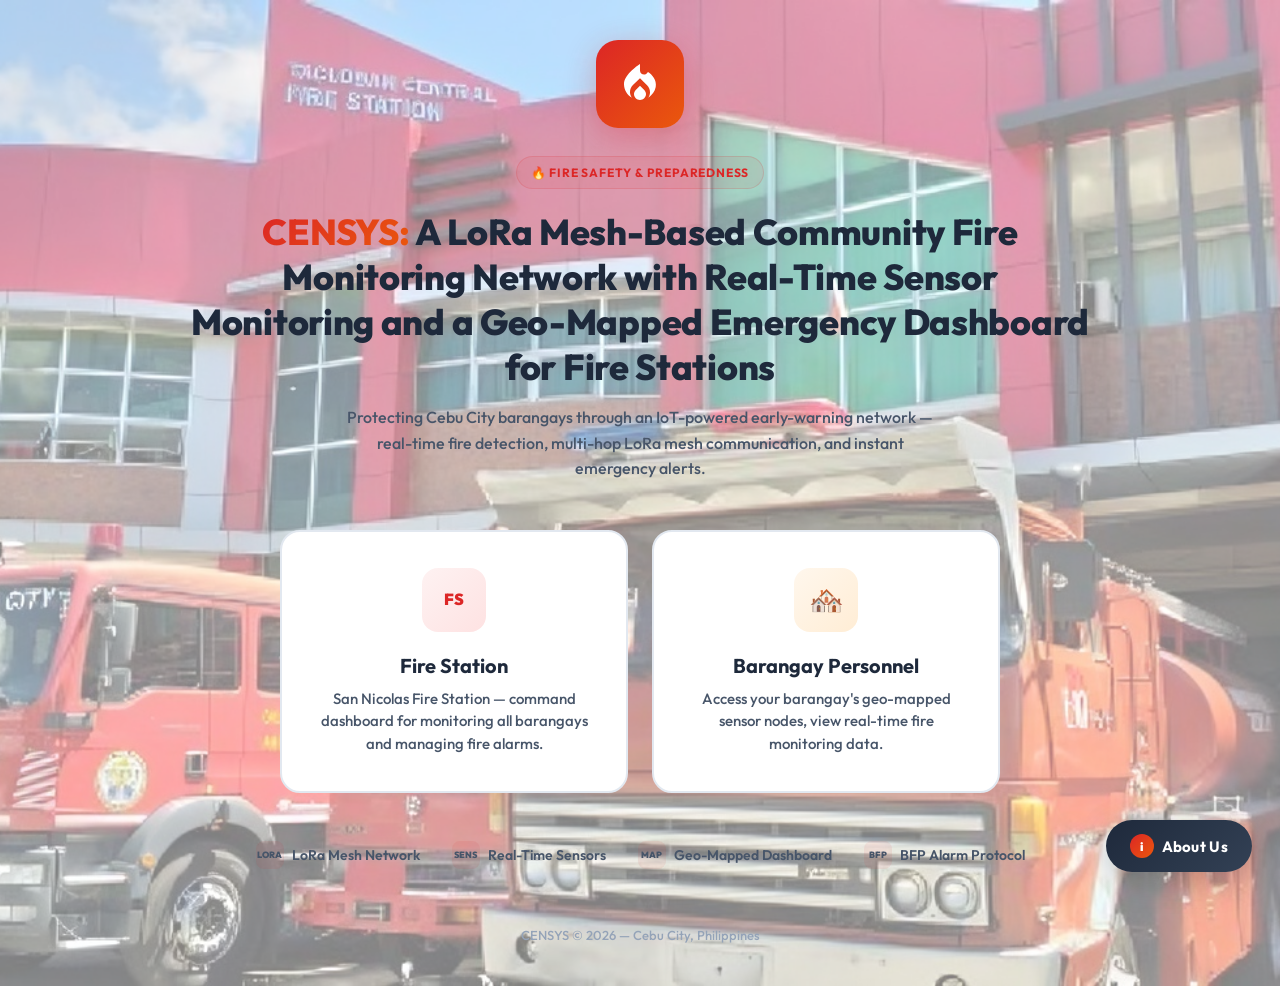
==== commit 33dce834: "Revision: fire-out 5min cooldown, anti-loop relay, updated geo-fencing, UI improvements, About Us po" ====
--- a/index.html
+++ b/index.html
@@ -7,6 +7,7 @@
   <meta name="description" content="CENSYS: A LoRa Mesh-Based Community Fire Monitoring Network with Real-Time Sensor Monitoring and a Geo-Mapped Emergency Dashboard for Fire Stations.">
   <link rel="stylesheet" href="styles.css">
   <style>
+    body { overflow: auto; }
     .hero {
       min-height: 100vh;
       display: flex;
@@ -146,7 +147,7 @@
       margin-bottom: 6px;
     }
     .role-card__desc {
-      font-size: 14px;
+      font-size: 15px;
       color: var(--text-secondary);
       line-height: 1.5;
     }
@@ -163,7 +164,7 @@
       display: flex;
       align-items: center;
       gap: 8px;
-      font-size: 13px;
+      font-size: 14px;
       font-weight: 600;
       color: var(--text-secondary);
     }
@@ -179,10 +180,159 @@
     }
     .hero__footer {
       margin-top: 56px;
+      font-size: 13px;
+      color: var(--text-muted);
+      position: relative;
+      z-index: 1;
+    }
+
+    /* ===== ABOUT US FLOATING BUTTON ===== */
+    .about-us-fab {
+      position: fixed;
+      bottom: 28px;
+      right: 28px;
+      z-index: 500;
+      display: flex;
+      align-items: center;
+      gap: 8px;
+      padding: 14px 24px;
+      background: linear-gradient(135deg, #1e293b, #334155);
+      color: white;
+      border: none;
+      border-radius: 999px;
+      font-family: 'Outfit', sans-serif;
+      font-size: 15px;
+      font-weight: 700;
+      cursor: pointer;
+      box-shadow: 0 8px 32px rgba(0,0,0,0.25);
+      transition: all 0.3s ease;
+      letter-spacing: 0.3px;
+    }
+    .about-us-fab:hover {
+      transform: translateY(-3px);
+      box-shadow: 0 12px 40px rgba(0,0,0,0.35);
+      background: linear-gradient(135deg, #334155, #475569);
+    }
+    .about-us-fab__icon {
+      width: 24px;
+      height: 24px;
+      background: linear-gradient(135deg, #dc2626, #ea580c);
+      border-radius: 50%;
+      display: flex;
+      align-items: center;
+      justify-content: center;
       font-size: 12px;
-      color: var(--text-muted);
-      position: relative;
-      z-index: 1;
+      font-weight: 900;
+    }
+
+    /* ===== ABOUT US POPUP OVERLAY ===== */
+    .about-overlay {
+      display: none;
+      position: fixed;
+      top: 0; left: 0; right: 0; bottom: 0;
+      background: rgba(15, 23, 42, 0.6);
+      backdrop-filter: blur(12px);
+      -webkit-backdrop-filter: blur(12px);
+      z-index: 9999;
+      align-items: center;
+      justify-content: center;
+    }
+    .about-overlay.active {
+      display: flex;
+    }
+    .about-modal {
+      background: rgba(255, 255, 255, 0.95);
+      backdrop-filter: blur(20px);
+      border: 1px solid rgba(255,255,255,0.3);
+      border-radius: 24px;
+      box-shadow: 0 24px 80px rgba(0,0,0,0.25);
+      padding: 40px 36px 32px;
+      max-width: 560px;
+      width: 92%;
+      text-align: center;
+      animation: about-modal-in 0.4s cubic-bezier(0.22, 0.61, 0.36, 1);
+      position: relative;
+    }
+    @keyframes about-modal-in {
+      from { transform: scale(0.85) translateY(20px); opacity: 0; }
+      to { transform: scale(1) translateY(0); opacity: 1; }
+    }
+    .about-modal__header {
+      font-size: 24px;
+      font-weight: 800;
+      color: #1e293b;
+      margin-bottom: 6px;
+    }
+    .about-modal__subheader {
+      font-size: 14px;
+      color: #64748b;
+      margin-bottom: 28px;
+      font-weight: 500;
+    }
+    .about-devs {
+      display: flex;
+      gap: 24px;
+      justify-content: center;
+      flex-wrap: wrap;
+      margin-bottom: 24px;
+    }
+    .about-dev {
+      flex: 1;
+      min-width: 200px;
+      max-width: 240px;
+      text-align: center;
+    }
+    .about-dev__photo {
+      width: 100px;
+      height: 100px;
+      border-radius: 50%;
+      object-fit: cover;
+      margin: 0 auto 14px;
+      border: 4px solid white;
+      box-shadow: 0 4px 20px rgba(0,0,0,0.15);
+      display: block;
+    }
+    .about-dev__name {
+      font-size: 16px;
+      font-weight: 800;
+      color: #1e293b;
+      margin-bottom: 4px;
+    }
+    .about-dev__title {
+      font-size: 12px;
+      font-weight: 600;
+      color: #64748b;
+      line-height: 1.4;
+    }
+    .about-summary {
+      font-size: 14px;
+      color: #475569;
+      line-height: 1.7;
+      padding: 16px 20px;
+      background: linear-gradient(135deg, #f8fafc, #f1f5f9);
+      border-radius: 14px;
+      margin-bottom: 24px;
+      text-align: left;
+    }
+    .about-close-btn {
+      display: inline-flex;
+      align-items: center;
+      justify-content: center;
+      gap: 6px;
+      padding: 12px 32px;
+      background: linear-gradient(135deg, #1e293b, #334155);
+      color: white;
+      border: none;
+      border-radius: 999px;
+      font-family: 'Outfit', sans-serif;
+      font-size: 15px;
+      font-weight: 700;
+      cursor: pointer;
+      transition: all 0.2s ease;
+    }
+    .about-close-btn:hover {
+      transform: translateY(-2px);
+      box-shadow: 0 4px 16px rgba(0,0,0,0.2);
     }
   </style>
 </head>
@@ -260,5 +410,52 @@
       CENSYS &copy; 2026 — Cebu City, Philippines
     </div>
   </main>
+
+  <!-- ABOUT US FLOATING BUTTON -->
+  <button class="about-us-fab" id="aboutUsFab" onclick="openAboutUs()">
+    <span class="about-us-fab__icon">i</span>
+    About Us
+  </button>
+
+  <!-- ABOUT US POPUP -->
+  <div class="about-overlay" id="aboutOverlay">
+    <div class="about-modal">
+      <div class="about-modal__header">Meet the Developers</div>
+      <div class="about-modal__subheader">CENSYS Fire Monitoring System</div>
+      <div class="about-devs">
+        <div class="about-dev">
+          <img class="about-dev__photo" src="photos/jugo.jpg" alt="Adriane Vincent B. Jugo">
+          <div class="about-dev__name">Adriane Vincent B. Jugo</div>
+          <div class="about-dev__title">Bachelor of Science in<br>Computer Engineering — 4th Year</div>
+        </div>
+        <div class="about-dev">
+          <img class="about-dev__photo" src="photos/villarta.jpg" alt="Norejs M. Villarta">
+          <div class="about-dev__name">Norejs M. Villarta</div>
+          <div class="about-dev__title">Bachelor of Science in<br>Computer Engineering — 4th Year</div>
+        </div>
+      </div>
+      <div class="about-summary">
+        CENSYS is a thesis project developed as a LoRa mesh-based community fire monitoring network designed to protect barangays in Cebu City. By integrating real-time IoT sensor nodes, multi-hop LoRa communication, and a geo-mapped emergency dashboard, CENSYS provides early fire detection and instant alerts to fire stations — ensuring faster response times and safer communities.
+      </div>
+      <button class="about-close-btn" onclick="closeAboutUs()">Close</button>
+    </div>
+  </div>
+
+  <script>
+    function openAboutUs() {
+      document.getElementById('aboutOverlay').classList.add('active');
+    }
+    function closeAboutUs() {
+      document.getElementById('aboutOverlay').classList.remove('active');
+    }
+    // Close on overlay click (outside modal)
+    document.getElementById('aboutOverlay').addEventListener('click', function(e) {
+      if (e.target === this) closeAboutUs();
+    });
+    // Close on Escape key
+    document.addEventListener('keydown', function(e) {
+      if (e.key === 'Escape') closeAboutUs();
+    });
+  </script>
 </body>
 </html>
--- a/styles.css
+++ b/styles.css
@@ -3,7 +3,7 @@
    Light professional theme, responsive, cross-platform
    ===================================================== */
 
-@import url('https://fonts.googleapis.com/css2?family=Inter:wght@300;400;500;600;700;800&display=swap');
+@import url('https://fonts.googleapis.com/css2?family=Outfit:wght@300;400;500;600;700;800;900&display=swap');
 
 :root {
   /* Core palette — light and easy on the eyes */
@@ -77,12 +77,15 @@
 }
 
 body {
-  font-family: 'Inter', -apple-system, BlinkMacSystemFont, 'Segoe UI', sans-serif;
+  font-family: 'Outfit', -apple-system, BlinkMacSystemFont, 'Segoe UI', sans-serif;
   background: var(--bg);
   background-image: var(--bg-gradient);
   color: var(--text-primary);
+  font-weight: 500;
+  font-size: 15px;
   line-height: 1.6;
   min-height: 100vh;
+  overflow: hidden;
 }
 
 a {
@@ -314,13 +317,13 @@
 }
 
 .card__title {
-  font-size: 18px;
+  font-size: 20px;
   font-weight: 700;
   color: var(--text-primary);
 }
 
 .card__subtitle {
-  font-size: 14px;
+  font-size: 15px;
   color: var(--text-secondary);
   margin-top: 4px;
 }
@@ -334,7 +337,7 @@
   gap: 6px;
   padding: 5px 10px;
   border-radius: var(--radius-full);
-  font-size: 11px;
+  font-size: 12px;
   font-weight: 700;
   text-transform: uppercase;
   letter-spacing: 0.5px;
@@ -480,7 +483,7 @@
 }
 
 .stat__label {
-  font-size: 11px;
+  font-size: 12px;
   font-weight: 600;
   text-transform: uppercase;
   letter-spacing: 0.8px;
@@ -624,7 +627,7 @@
   padding: 12px 16px;
   text-align: left;
   border-bottom: 1px solid var(--border-light);
-  font-size: 14px;
+  font-size: 15px;
 }
 
 .data-table th {
@@ -632,7 +635,7 @@
   color: var(--text-muted);
   text-transform: uppercase;
   letter-spacing: 0.5px;
-  font-size: 12px;
+  font-size: 13px;
 }
 
 .data-table tr:hover {
